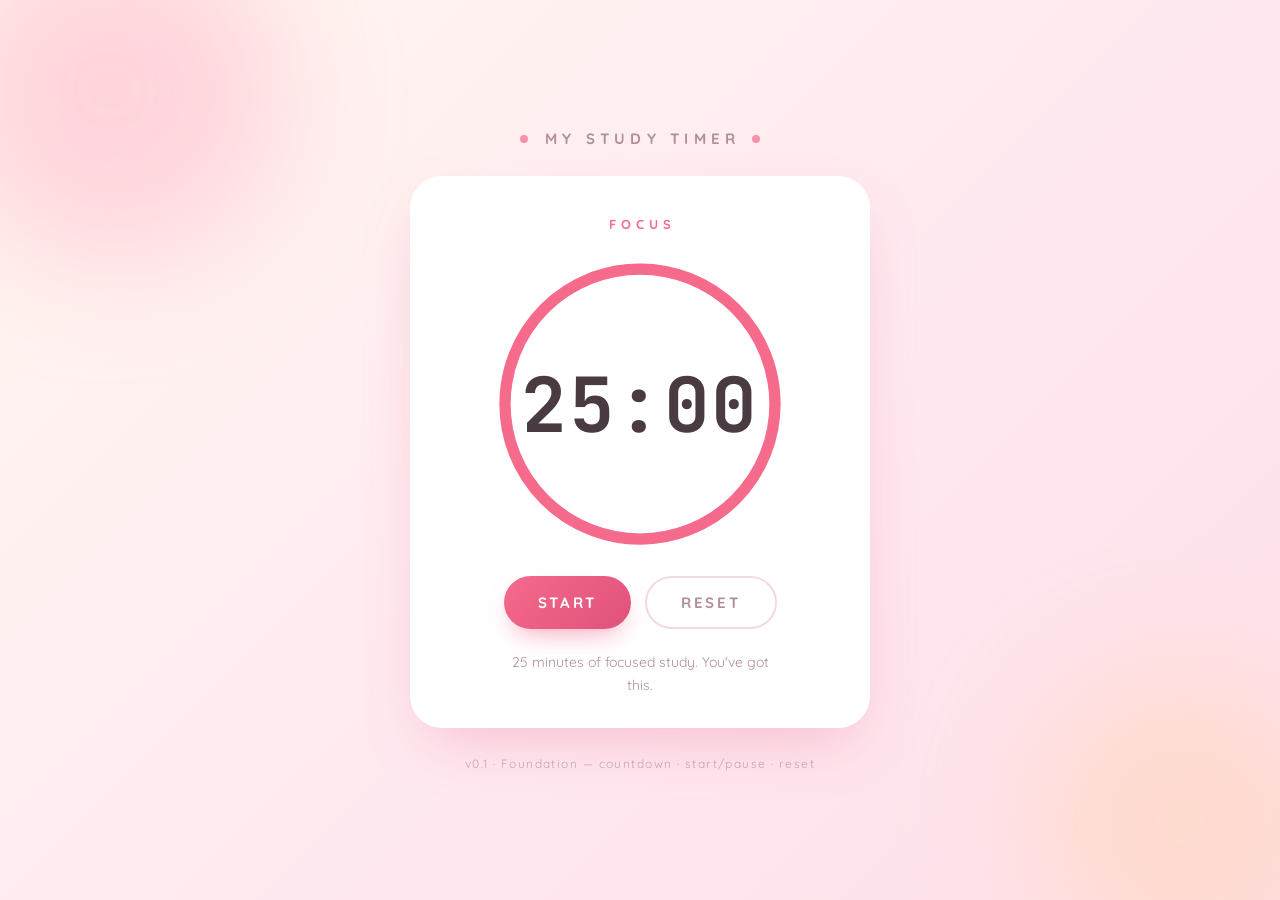
==== index.html @ 55001efd "V0.1 — Foundation: beautiful 25-minute focus timer - Start/Pause/Resume/Reset with circular SVG prog" ====
<!DOCTYPE html>
<html lang="en">
<head>
  <meta charset="UTF-8" />
  <meta name="viewport" content="width=device-width, initial-scale=1.0" />
  <title>My Study Timer</title>
  <meta name="description" content="MY STUDY TIMER — a beautiful Pomodoro study timer. V0.1: a working 25-minute focus timer." />
  <meta name="theme-color" content="#ffe9f0" />
  <link rel="icon" href="data:image/svg+xml,<svg xmlns='http://www.w3.org/2000/svg' viewBox='0 0 100 100'><text y='.9em' font-size='90'>🍅</text></svg>" />
  <link rel="preconnect" href="https://fonts.googleapis.com" />
  <link rel="preconnect" href="https://fonts.gstatic.com" crossorigin />
  <link href="https://fonts.googleapis.com/css2?family=JetBrains+Mono:wght@600;700&family=Quicksand:wght@500;600;700&display=swap" rel="stylesheet" />
  <link rel="stylesheet" href="style.css" />
</head>
<body>
  <!-- Soft floating background decoration (pure CSS, see .blob rules) -->
  <div class="blob blob-a" aria-hidden="true"></div>
  <div class="blob blob-b" aria-hidden="true"></div>

  <main class="app">
    <header class="brand">
      <span class="brand-dot" aria-hidden="true"></span>
      <h1>MY STUDY TIMER</h1>
      <span class="brand-dot" aria-hidden="true"></span>
    </header>

    <section class="timer-card" aria-label="Focus timer">
      <p class="mode-label" id="mode-label">FOCUS</p>

      <div class="timer-visual">
        <svg class="progress-ring" viewBox="0 0 320 320" role="img" aria-label="Time remaining progress">
          <circle class="ring-track" cx="160" cy="160" r="144" />
          <circle class="ring-progress" id="ring-progress" cx="160" cy="160" r="144" />
        </svg>
        <div class="time-display" id="time-display">25:00</div>
      </div>

      <div class="controls">
        <button class="btn btn-primary" id="start-btn" type="button">START</button>
        <button class="btn btn-ghost" id="reset-btn" type="button">RESET</button>
      </div>

      <p class="hint" id="hint">25 minutes of focused study. You've got this.</p>
    </section>

    <footer class="footer">
      <p>v0.1 · Foundation — countdown · start/pause · reset</p>
    </footer>
  </main>

  <script src="script.js"></script>
</body>
</html>
---- style.css ----
/* ============================================================
   MY STUDY TIMER — style.css
   V0.1 · Foundation (Sakura-inspired default theme)
   ------------------------------------------------------------
   All theme colors live in CSS variables at the top, so
   Phase 3 (Themes / Custom colors) can swap palettes without
   touching any layout rules below.
   ============================================================ */

:root {
  /* Sakura palette */
  --bg-gradient: linear-gradient(135deg, #fff7f0 0%, #ffe9f0 55%, #ffdfe9 100%);
  --card: #ffffff;
  --primary: #f66a8c;
  --primary-deep: #e0517a;
  --primary-soft: #ffe3ec;
  --text: #4a3b42;
  --muted: #b08e9b;
  --ring-track: #ffe3ec;
  --ring-progress: #f66a8c;
  --shadow: 0 24px 60px -18px rgba(230, 100, 140, 0.35);
  --blob-1: rgba(255, 154, 183, 0.35);
  --blob-2: rgba(255, 209, 168, 0.4);

  /* Typography — monospace clock digits so numbers never jump around */
  --font-ui: "Quicksand", "Nunito", system-ui, sans-serif;
  --font-clock: "JetBrains Mono", ui-monospace, "SF Mono", monospace;

  --radius-card: 32px;
  --radius-btn: 999px;
}

* { margin: 0; padding: 0; box-sizing: border-box; }

html, body { min-height: 100%; }

body {
  font-family: var(--font-ui);
  background: var(--bg-gradient);
  background-attachment: fixed;
  color: var(--text);
  display: flex;
  align-items: center;
  justify-content: center;
  min-height: 100vh;
  padding: 24px;
  overflow-x: hidden;
}

/* ---------- Floating background blobs ---------- */
.blob {
  position: fixed;
  border-radius: 50%;
  filter: blur(60px);
  z-index: 0;
  animation: drift 14s ease-in-out infinite alternate;
}
.blob-a { width: 340px; height: 340px; background: var(--blob-1); top: -80px; left: -60px; }
.blob-b { width: 300px; height: 300px; background: var(--blob-2); bottom: -70px; right: -50px; animation-delay: -7s; }

@keyframes drift {
  from { transform: translate3d(0, 0, 0) scale(1); }
  to   { transform: translate3d(30px, 24px, 0) scale(1.08); }
}

/* ---------- Layout ---------- */
.app {
  position: relative;
  z-index: 1;
  width: 100%;
  max-width: 460px;
  display: flex;
  flex-direction: column;
  align-items: center;
  gap: 28px;
}

/* ---------- Brand ---------- */
.brand {
  display: flex;
  align-items: center;
  gap: 12px;
}
.brand h1 {
  font-size: 15px;
  font-weight: 700;
  letter-spacing: 0.35em;
  padding-left: 0.35em; /* optical centering vs. letter-spacing */
  color: var(--muted);
}
.brand-dot {
  width: 8px;
  height: 8px;
  border-radius: 50%;
  background: var(--primary);
  opacity: 0.7;
}

/* ---------- Timer card ---------- */
.timer-card {
  width: 100%;
  background: var(--card);
  border-radius: var(--radius-card);
  box-shadow: var(--shadow);
  padding: 40px 36px 32px;
  display: flex;
  flex-direction: column;
  align-items: center;
  gap: 22px;
  text-align: center;
}

.mode-label {
  font-size: 13px;
  font-weight: 700;
  letter-spacing: 0.4em;
  padding-left: 0.4em;
  color: var(--primary);
}

/* ---------- Progress ring + digits ---------- */
.timer-visual {
  position: relative;
  width: min(76vw, 300px);
  aspect-ratio: 1;
  display: grid;
  place-items: center;
}

.progress-ring {
  position: absolute;
  inset: 0;
  width: 100%;
  height: 100%;
  transform: rotate(-90deg);
}
.progress-ring circle {
  fill: none;
  stroke-width: 12;
}
.ring-track { stroke: var(--ring-track); }
.ring-progress {
  stroke: var(--ring-progress);
  stroke-linecap: round;
  transition: stroke-dashoffset 0.25s linear;
}

.time-display {
  font-family: var(--font-clock);
  font-size: clamp(56px, 17vw, 76px);
  font-weight: 700;
  color: var(--text);
  font-variant-numeric: tabular-nums;
  letter-spacing: 0.02em;
}

/* ---------- Controls ---------- */
.controls {
  display: flex;
  gap: 14px;
}

.btn {
  font-family: var(--font-ui);
  font-size: 15px;
  font-weight: 700;
  letter-spacing: 0.18em;
  border: none;
  border-radius: var(--radius-btn);
  padding: 15px 34px;
  cursor: pointer;
  transition: transform 0.15s ease, box-shadow 0.2s ease, background 0.2s ease,
    color 0.2s ease, border-color 0.2s ease;
}
.btn:active { transform: scale(0.96); }
.btn:focus-visible { outline: 3px solid var(--primary-soft); outline-offset: 2px; }

.btn-primary {
  color: #fff;
  background: linear-gradient(135deg, var(--primary), var(--primary-deep));
  box-shadow: 0 12px 26px -10px rgba(240, 90, 130, 0.6);
}
.btn-primary:hover {
  transform: translateY(-2px);
  box-shadow: 0 16px 30px -10px rgba(240, 90, 130, 0.7);
}

.btn-ghost {
  color: var(--muted);
  background: transparent;
  border: 2px solid #f3d9e0;
}
.btn-ghost:hover { color: var(--primary-deep); border-color: var(--primary); }

/* ---------- Hints & footer ---------- */
.hint {
  font-size: 14px;
  color: var(--muted);
  line-height: 1.6;
  max-width: 34ch;
}

.footer p {
  font-size: 12px;
  letter-spacing: 0.12em;
  color: var(--muted);
  opacity: 0.75;
}

/* ---------- Completed state (breaks arrive in Phase 2) ---------- */
.timer-card.done { animation: celebrate 0.6s ease; }
.timer-card.done .time-display { color: var(--primary-deep); }

@keyframes celebrate {
  0%   { transform: scale(1); }
  40%  { transform: scale(1.02); }
  100% { transform: scale(1); }
}

/* ---------- Responsive & motion preferences ---------- */
@media (max-width: 420px) {
  .timer-card { padding: 32px 22px 26px; }
  .btn { padding: 14px 26px; }
}

@media (prefers-reduced-motion: reduce) {
  .blob { animation: none; }
  .ring-progress { transition: none; }
  .timer-card.done { animation: none; }
}
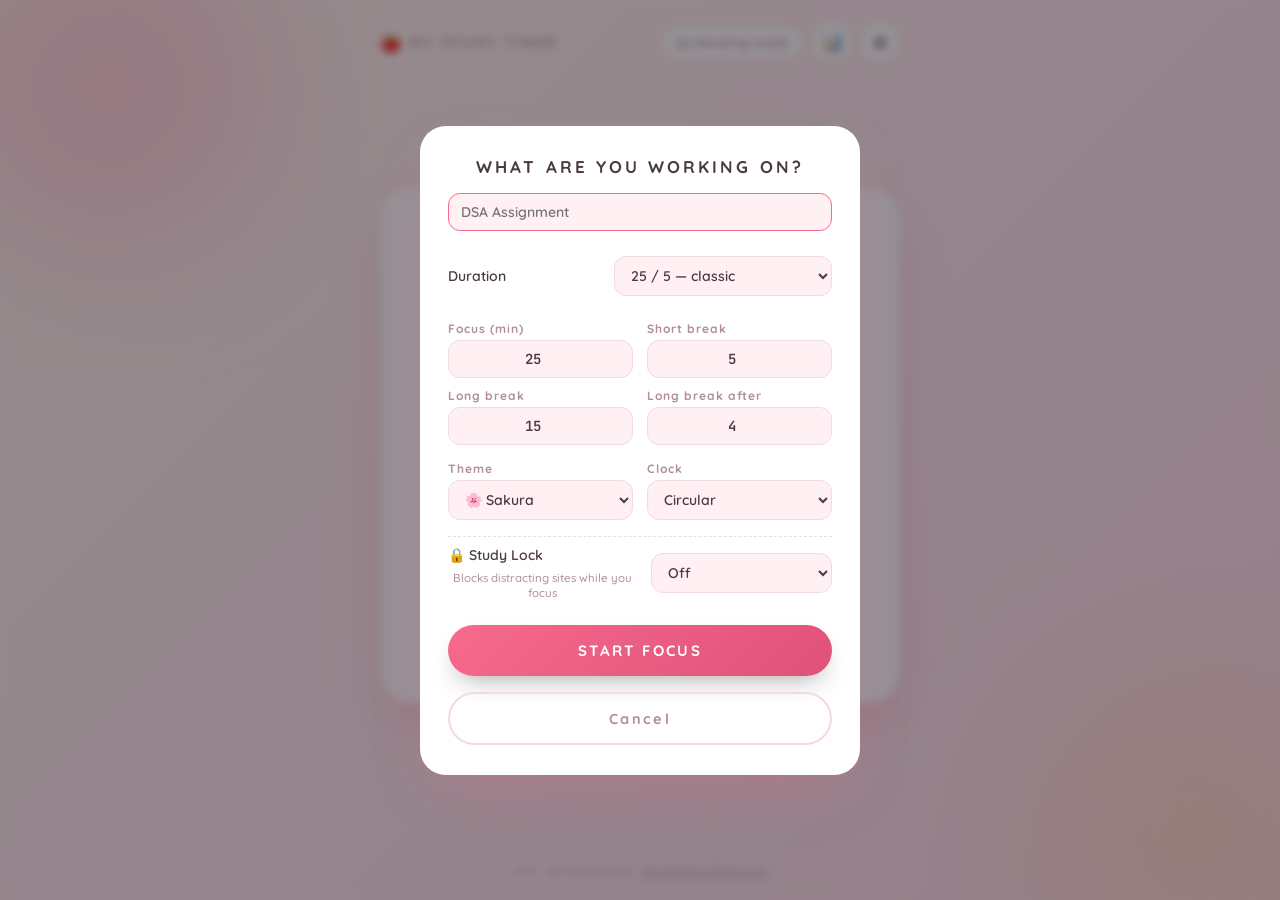
==== commit ebe555ec: "V1.0 — all 10 phases: full Pomodoro app + Study Lock extension Web app (root): - Real Pomodoro: focu" ====
--- a/index.html
+++ b/index.html
@@ -1,33 +1,45 @@
 <!DOCTYPE html>
-<html lang="en">
+<html lang="en" data-theme="sakura" data-font="quicksand" data-clockfont="jetbrains" data-clock="circular" data-animations="on" data-lock="off">
 <head>
   <meta charset="UTF-8" />
   <meta name="viewport" content="width=device-width, initial-scale=1.0" />
   <title>My Study Timer</title>
-  <meta name="description" content="MY STUDY TIMER — a beautiful Pomodoro study timer. V0.1: a working 25-minute focus timer." />
+  <meta name="description" content="MY STUDY TIMER — a Pomodoro study timer with themes, sounds, a focus monitor and a study lock." />
   <meta name="theme-color" content="#ffe9f0" />
-  <link rel="icon" href="data:image/svg+xml,<svg xmlns='http://www.w3.org/2000/svg' viewBox='0 0 100 100'><text y='.9em' font-size='90'>🍅</text></svg>" />
+  <link rel="icon" type="image/svg+xml" href="assets/icons/favicon.svg" />
+  <link rel="apple-touch-icon" href="assets/icons/icon-180.png" />
+  <link rel="manifest" href="manifest.json" />
   <link rel="preconnect" href="https://fonts.googleapis.com" />
   <link rel="preconnect" href="https://fonts.gstatic.com" crossorigin />
-  <link href="https://fonts.googleapis.com/css2?family=JetBrains+Mono:wght@600;700&family=Quicksand:wght@500;600;700&display=swap" rel="stylesheet" />
-  <link rel="stylesheet" href="style.css" />
+  <link href="https://fonts.googleapis.com/css2?family=DM+Sans:wght@500;700&family=Inter:wght@500;600;700&family=JetBrains+Mono:wght@600;700&family=Nunito:wght@600;700;800&family=Poppins:wght@500;600;700&family=Quicksand:wght@500;600;700&family=Space+Mono:wght@700&display=swap" rel="stylesheet" />
+  <link rel="stylesheet" href="css/themes.css" />
+  <link rel="stylesheet" href="css/main.css" />
+  <link rel="stylesheet" href="css/components.css" />
 </head>
 <body>
-  <!-- Soft floating background decoration (pure CSS, see .blob rules) -->
   <div class="blob blob-a" aria-hidden="true"></div>
   <div class="blob blob-b" aria-hidden="true"></div>
 
-  <main class="app">
-    <header class="brand">
-      <span class="brand-dot" aria-hidden="true"></span>
-      <h1>MY STUDY TIMER</h1>
-      <span class="brand-dot" aria-hidden="true"></span>
-    </header>
+  <!-- Soft inactivity reminder (Phase 6) -->
+  <div class="reminder-banner" id="reminder-banner" role="status" hidden></div>
 
-    <section class="timer-card" aria-label="Focus timer">
-      <p class="mode-label" id="mode-label">FOCUS</p>
+  <header class="topbar container">
+    <div class="brand"><span class="logo">🍅</span> MY STUDY TIMER</div>
+    <nav class="topbar-actions" aria-label="App actions">
+      <button class="chip" id="reading-btn" aria-pressed="false" title="Less aggressive inactivity monitoring (Phase 6)">📖 Reading mode</button>
+      <button class="icon-btn" id="stats-btn" aria-label="Open statistics" title="Statistics (Phase 9)">📊</button>
+      <a class="icon-btn" href="settings.html" aria-label="Open settings" title="Settings (Phase 5)">⚙️</a>
+    </nav>
+  </header>
 
-      <div class="timer-visual">
+  <main class="container app">
+    <section class="timer-card" id="timer-card" aria-label="Study timer">
+      <div class="phase-row">
+        <p class="mode-label" id="mode-label">FOCUS</p>
+        <div class="session-dots" id="session-dots" aria-label="Focus sessions completed in this cycle"></div>
+      </div>
+
+      <div class="timer-visual" id="timer-visual">
         <svg class="progress-ring" viewBox="0 0 320 320" role="img" aria-label="Time remaining progress">
           <circle class="ring-track" cx="160" cy="160" r="144" />
           <circle class="ring-progress" id="ring-progress" cx="160" cy="160" r="144" />
@@ -35,19 +47,150 @@
         <div class="time-display" id="time-display">25:00</div>
       </div>
 
+      <div class="flip-clock" id="flip-clock" aria-hidden="true"></div>
+
+      <div class="bar-clock" id="bar-clock" aria-hidden="true">
+        <div class="bar-track"><div class="bar-fill" id="bar-fill"></div></div>
+      </div>
+
+      <p class="task-line" id="task-line" hidden></p>
+
       <div class="controls">
         <button class="btn btn-primary" id="start-btn" type="button">START</button>
         <button class="btn btn-ghost" id="reset-btn" type="button">RESET</button>
+        <button class="btn btn-ghost" id="skip-btn" type="button">SKIP</button>
       </div>
 
-      <p class="hint" id="hint">25 minutes of focused study. You've got this.</p>
+      <p class="hint" id="hint">Press START and tell the timer what you're working on.</p>
+
+      <div class="lock-badge" id="lock-badge" hidden>🔒 STUDY LOCK ACTIVE</div>
     </section>
-
-    <footer class="footer">
-      <p>v0.1 · Foundation — countdown · start/pause · reset</p>
-    </footer>
   </main>
 
-  <script src="script.js"></script>
+  <footer class="footer container">
+    <p>v1.0 · all 10 phases · <button type="button" id="shortcuts-btn">keyboard shortcuts</button></p>
+  </footer>
+
+  <!-- ===== Session setup ("I am studying…" mode) ===== -->
+  <div class="modal-overlay" id="setup-modal" hidden>
+    <div class="modal" role="dialog" aria-modal="true" aria-labelledby="setup-title">
+      <h2 id="setup-title">WHAT ARE YOU WORKING ON?</h2>
+      <input type="text" id="setup-task" placeholder="DSA Assignment" maxlength="60" autocomplete="off" />
+
+      <div class="field-row">
+        <div class="field-stack">
+          <label for="setup-preset">Duration</label>
+        </div>
+        <select id="setup-preset">
+          <option value="25/5" selected>25 / 5 — classic</option>
+          <option value="50/10">50 / 10 — deep study</option>
+          <option value="45/15">45 / 15 — lecture / coding</option>
+          <option value="90/20">90 / 20 — deep work</option>
+          <option value="custom">Custom…</option>
+        </select>
+      </div>
+
+      <div class="grid2" id="setup-custom" hidden>
+        <div class="field-stack"><label for="setup-focus">Focus (min)</label><input type="number" id="setup-focus" min="1" max="180" value="25" /></div>
+        <div class="field-stack"><label for="setup-short">Short break</label><input type="number" id="setup-short" min="1" max="60" value="5" /></div>
+        <div class="field-stack"><label for="setup-long">Long break</label><input type="number" id="setup-long" min="1" max="90" value="15" /></div>
+        <div class="field-stack"><label for="setup-cycle">Long break after</label><input type="number" id="setup-cycle" min="2" max="12" value="4" /></div>
+      </div>
+
+      <div class="grid2">
+        <div class="field-stack">
+          <label for="setup-theme">Theme</label>
+          <select id="setup-theme"></select>
+        </div>
+        <div class="field-stack">
+          <label for="setup-clock">Clock</label>
+          <select id="setup-clock">
+            <option value="circular" selected>Circular</option>
+            <option value="digital">Digital</option>
+            <option value="minimal">Minimal</option>
+            <option value="flip">Flip</option>
+            <option value="bar">Progress bar</option>
+            <option value="large">Large fullscreen</option>
+          </select>
+        </div>
+      </div>
+
+      <div class="field-row">
+        <div class="field-stack">
+          <label for="setup-lock">🔒 Study Lock</label>
+          <span class="desc">Blocks distracting sites while you focus</span>
+        </div>
+        <select id="setup-lock">
+          <option value="off" selected>Off</option>
+          <option value="gentle">Gentle — warn me</option>
+          <option value="strict">Strict — redirect me</option>
+          <option value="hardcore">Hardcore — no escape</option>
+        </select>
+      </div>
+
+      <button class="btn btn-primary btn-lg" id="setup-start" type="button">START FOCUS</button>
+      <button class="btn btn-ghost" id="setup-cancel" type="button">Cancel</button>
+    </div>
+  </div>
+
+  <!-- ===== Session summary ===== -->
+  <div class="modal-overlay" id="summary-modal" hidden>
+    <div class="modal" role="dialog" aria-modal="true" aria-labelledby="summary-title">
+      <div class="summary-check" id="summary-check">🎉</div>
+      <h2 id="summary-title">SESSION COMPLETE</h2>
+      <p class="summary-task" id="summary-task">DSA Assignment</p>
+      <div class="summary-rows" id="summary-rows"></div>
+      <button class="btn btn-primary btn-lg" id="summary-break-btn" type="button">START BREAK</button>
+      <button class="btn btn-ghost" id="summary-close" type="button">Close</button>
+    </div>
+  </div>
+
+  <!-- ===== Keyboard shortcuts (Phase 10) ===== -->
+  <div class="modal-overlay" id="help-modal" hidden>
+    <div class="modal" role="dialog" aria-modal="true" aria-labelledby="help-title">
+      <h2 id="help-title">KEYBOARD SHORTCUTS</h2>
+      <div class="keys-grid">
+        <kbd>Space</kbd><span>Start / pause</span>
+        <kbd>R</kbd><span>Reset</span>
+        <kbd>S</kbd><span>Skip phase</span>
+        <kbd>F</kbd><span>Fullscreen timer</span>
+        <kbd>M</kbd><span>Toggle reading mode</span>
+        <kbd>?</kbd><span>Show this help</span>
+        <kbd>Esc</kbd><span>Close dialogs</span>
+      </div>
+      <button class="btn btn-primary" id="help-close" type="button">Got it</button>
+    </div>
+  </div>
+
+  <!-- ===== Stats drawer (Phase 9) ===== -->
+  <aside class="drawer" id="stats-drawer" aria-label="Statistics" hidden>
+    <div class="drawer-head">
+      <h2>STATISTICS</h2>
+      <button class="icon-btn" id="stats-close" aria-label="Close statistics">✕</button>
+    </div>
+    <div class="stat-block">
+      <h3>TODAY</h3>
+      <div class="stat-grid" id="stats-today"></div>
+    </div>
+    <div class="stat-block">
+      <h3>THIS WEEK</h3>
+      <div class="week-chart" id="stats-week"></div>
+    </div>
+    <div class="stat-block">
+      <h3>RECENT SESSIONS</h3>
+      <div class="history-list" id="stats-history"></div>
+    </div>
+  </aside>
+
+  <div class="toast" id="toast" hidden></div>
+
+  <!-- Classic scripts (not modules) so the app also works from file:// -->
+  <script src="js/storage.js"></script>
+  <script src="js/themes.js"></script>
+  <script src="js/sounds.js"></script>
+  <script src="js/activity.js"></script>
+  <script src="js/stats.js"></script>
+  <script src="js/timer.js"></script>
+  <script src="js/app.js"></script>
 </body>
 </html>
--- a/css/themes.css
+++ b/css/themes.css
@@ -0,0 +1,277 @@
+/* ============================================================
+   MY STUDY TIMER — themes.css
+   Phase 3 (Personality): preset palettes live on [data-theme].
+   Custom themes (Phase 5) inject the same variables inline on
+   <html>, so nothing here needs to know about them.
+   Dark presets override the blob + shadow colors too.
+   ============================================================ */
+
+/* ---------- 🌸 Sakura (default) ---------- */
+:root,
+[data-theme="sakura"] {
+  --bg-gradient: linear-gradient(135deg, #fff7f0 0%, #ffe9f0 55%, #ffdfe9 100%);
+  --card: #ffffff;
+  --primary: #f66a8c;
+  --primary-deep: #e0517a;
+  --primary-soft: #ffe3ec;
+  --secondary: #d4729a;
+  --text: #4a3b42;
+  --muted: #b08e9b;
+  --ring-track: #ffe3ec;
+  --ring-progress: #f66a8c;
+  --ring-break: #62b98c;
+  --timer-color: #4a3b42;
+  --btn-gradient: linear-gradient(135deg, #f66a8c, #e0517a);
+  --shadow: 0 24px 60px -18px rgba(230, 100, 140, 0.35);
+  --blob-1: rgba(255, 154, 183, 0.35);
+  --blob-2: rgba(255, 209, 168, 0.4);
+  --banner-bg: #fff0f4;
+  --border-soft: #f3d9e0;
+}
+
+/* ---------- 🌿 Matcha ---------- */
+[data-theme="matcha"] {
+  --bg-gradient: linear-gradient(135deg, #f6f8f0 0%, #e9f0e0 55%, #dfe9d2 100%);
+  --card: #fdfefa;
+  --primary: #7a9d54;
+  --primary-deep: #63823f;
+  --primary-soft: #e4eed7;
+  --secondary: #7d8f5e;
+  --text: #3c4433;
+  --muted: #93a184;
+  --ring-track: #e4eed7;
+  --ring-progress: #7a9d54;
+  --ring-break: #c98a4b;
+  --timer-color: #3c4433;
+  --btn-gradient: linear-gradient(135deg, #7a9d54, #63823f);
+  --shadow: 0 24px 60px -18px rgba(110, 140, 80, 0.35);
+  --blob-1: rgba(165, 196, 120, 0.35);
+  --blob-2: rgba(240, 214, 160, 0.4);
+  --banner-bg: #eef4e4;
+  --border-soft: #d9e4c8;
+}
+
+/* ---------- 🌊 Ocean ---------- */
+[data-theme="ocean"] {
+  --bg-gradient: linear-gradient(135deg, #eaf5fb 0%, #d9edf9 55%, #c9e4f6 100%);
+  --card: #fdfeff;
+  --primary: #2f9dd0;
+  --primary-deep: #2180ae;
+  --primary-soft: #d8ecf9;
+  --secondary: #4d7fa8;
+  --text: #2c3e4a;
+  --muted: #8aa7b8;
+  --ring-track: #d8ecf9;
+  --ring-progress: #2f9dd0;
+  --ring-break: #e0a050;
+  --timer-color: #2c3e4a;
+  --btn-gradient: linear-gradient(135deg, #2f9dd0, #2180ae);
+  --shadow: 0 24px 60px -18px rgba(47, 130, 180, 0.35);
+  --blob-1: rgba(120, 190, 230, 0.4);
+  --blob-2: rgba(160, 220, 240, 0.45);
+  --banner-bg: #e6f3fa;
+  --border-soft: #c8e2f0;
+}
+
+/* ---------- 💜 Lavender ---------- */
+[data-theme="lavender"] {
+  --bg-gradient: linear-gradient(135deg, #f5f1fc 0%, #ece4fa 55%, #e2d8f8 100%);
+  --card: #fefeff;
+  --primary: #8b6fd8;
+  --primary-deep: #7157bd;
+  --primary-soft: #e9e2fa;
+  --secondary: #9b7fd0;
+  --text: #403a52;
+  --muted: #a394c2;
+  --ring-track: #e9e2fa;
+  --ring-progress: #8b6fd8;
+  --ring-break: #5fb898;
+  --timer-color: #403a52;
+  --btn-gradient: linear-gradient(135deg, #8b6fd8, #7157bd);
+  --shadow: 0 24px 60px -18px rgba(130, 100, 200, 0.35);
+  --blob-1: rgba(180, 150, 235, 0.4);
+  --blob-2: rgba(230, 180, 235, 0.4);
+  --banner-bg: #f0eafc;
+  --border-soft: #dcd0f0;
+}
+
+/* ---------- ☕ Café ---------- */
+[data-theme="cafe"] {
+  --bg-gradient: linear-gradient(135deg, #f7f1e8 0%, #f0e5d5 55%, #e8d9c3 100%);
+  --card: #fffdf9;
+  --primary: #9a6b4f;
+  --primary-deep: #7d5239;
+  --primary-soft: #ecdfd0;
+  --secondary: #a57b5c;
+  --text: #46362a;
+  --muted: #ab9482;
+  --ring-track: #ecdfd0;
+  --ring-progress: #9a6b4f;
+  --ring-break: #6e8f5a;
+  --timer-color: #46362a;
+  --btn-gradient: linear-gradient(135deg, #9a6b4f, #7d5239);
+  --shadow: 0 24px 60px -18px rgba(140, 100, 70, 0.35);
+  --blob-1: rgba(200, 160, 120, 0.4);
+  --blob-2: rgba(225, 195, 150, 0.45);
+  --banner-bg: #f3ebdf;
+  --border-soft: #e2d2bd;
+}
+
+/* ---------- 🌙 Midnight (dark) ---------- */
+[data-theme="midnight"] {
+  --bg-gradient: linear-gradient(135deg, #171d31 0%, #1c2340 55%, #232b4d 100%);
+  --card: #272f52;
+  --primary: #8f7bff;
+  --primary-deep: #6f58e8;
+  --primary-soft: #3a3f6e;
+  --secondary: #b3a1ff;
+  --text: #e9eaf8;
+  --muted: #9aa0c8;
+  --ring-track: #3a3f6e;
+  --ring-progress: #8f7bff;
+  --ring-break: #5fd0a0;
+  --timer-color: #f2f2ff;
+  --btn-gradient: linear-gradient(135deg, #8f7bff, #6f58e8);
+  --shadow: 0 24px 60px -18px rgba(0, 0, 0, 0.55);
+  --blob-1: rgba(120, 100, 255, 0.22);
+  --blob-2: rgba(80, 200, 255, 0.14);
+  --banner-bg: #2f3760;
+  --border-soft: #3d4577;
+}
+
+/* ---------- 🌅 Sunset ---------- */
+[data-theme="sunset"] {
+  --bg-gradient: linear-gradient(135deg, #fff4ea 0%, #ffe7d4 55%, #ffd8c2 100%);
+  --card: #fffdfb;
+  --primary: #f2795c;
+  --primary-deep: #d95f42;
+  --primary-soft: #ffe3d6;
+  --secondary: #d97a8e;
+  --text: #4d3730;
+  --muted: #b89586;
+  --ring-track: #ffe3d6;
+  --ring-progress: #f2795c;
+  --ring-break: #7fb069;
+  --timer-color: #4d3730;
+  --btn-gradient: linear-gradient(135deg, #f2795c, #d95f42);
+  --shadow: 0 24px 60px -18px rgba(230, 110, 80, 0.35);
+  --blob-1: rgba(255, 160, 120, 0.4);
+  --blob-2: rgba(255, 200, 120, 0.45);
+  --banner-bg: #fff0e6;
+  --border-soft: #f2d4c2;
+}
+
+/* ---------- 🌲 Forest ---------- */
+[data-theme="forest"] {
+  --bg-gradient: linear-gradient(135deg, #f2f6ef 0%, #e5ede0 55%, #d8e4d0 100%);
+  --card: #fcfefb;
+  --primary: #3e7d54;
+  --primary-deep: #2f6442;
+  --primary-soft: #dbe9dc;
+  --secondary: #6b8f5e;
+  --text: #2f3b30;
+  --muted: #8ba08c;
+  --ring-track: #dbe9dc;
+  --ring-progress: #3e7d54;
+  --ring-break: #d0913f;
+  --timer-color: #2f3b30;
+  --btn-gradient: linear-gradient(135deg, #3e7d54, #2f6442);
+  --shadow: 0 24px 60px -18px rgba(60, 110, 75, 0.35);
+  --blob-1: rgba(120, 175, 130, 0.35);
+  --blob-2: rgba(200, 220, 150, 0.4);
+  --banner-bg: #eaf3e8;
+  --border-soft: #cfe0cd;
+}
+
+/* ---------- 🍓 Strawberry ---------- */
+[data-theme="strawberry"] {
+  --bg-gradient: linear-gradient(135deg, #fff1f2 0%, #ffe4e8 55%, #ffd6dc 100%);
+  --card: #fffcfd;
+  --primary: #e64560;
+  --primary-deep: #c72e49;
+  --primary-soft: #ffdadf;
+  --secondary: #d95775;
+  --text: #4d2f35;
+  --muted: #bb8a93;
+  --ring-track: #ffdadf;
+  --ring-progress: #e64560;
+  --ring-break: #58b378;
+  --timer-color: #4d2f35;
+  --btn-gradient: linear-gradient(135deg, #e64560, #c72e49);
+  --shadow: 0 24px 60px -18px rgba(220, 70, 95, 0.35);
+  --blob-1: rgba(255, 130, 150, 0.4);
+  --blob-2: rgba(255, 190, 130, 0.4);
+  --banner-bg: #ffeaec;
+  --border-soft: #f5c8cf;
+}
+
+/* ---------- 🧊 Arctic ---------- */
+[data-theme="arctic"] {
+  --bg-gradient: linear-gradient(135deg, #f2f9fc 0%, #e6f3f9 55%, #daedf6 100%);
+  --card: #ffffff;
+  --primary: #4aa3c7;
+  --primary-deep: #3786a8;
+  --primary-soft: #dcedf6;
+  --secondary: #6f9fc0;
+  --text: #2e3d46;
+  --muted: #8fa9b8;
+  --ring-track: #dcedf6;
+  --ring-progress: #4aa3c7;
+  --ring-break: #7fb6a0;
+  --timer-color: #2e3d46;
+  --btn-gradient: linear-gradient(135deg, #4aa3c7, #3786a8);
+  --shadow: 0 24px 60px -18px rgba(70, 140, 175, 0.32);
+  --blob-1: rgba(150, 210, 235, 0.45);
+  --blob-2: rgba(200, 235, 250, 0.5);
+  --banner-bg: #e9f4f9;
+  --border-soft: #cfe4ef;
+}
+
+/* ---------- 🖥️ Cyber (dark neon) ---------- */
+[data-theme="cyber"] {
+  --bg-gradient: linear-gradient(135deg, #0a0e14 0%, #0c1120 55%, #101733 100%);
+  --card: #131a2b;
+  --primary: #00e5ff;
+  --primary-deep: #00b8d4;
+  --primary-soft: #16283a;
+  --secondary: #ff2bd6;
+  --text: #e6faff;
+  --muted: #5f7f95;
+  --ring-track: #16283a;
+  --ring-progress: #00e5ff;
+  --ring-break: #b6ff00;
+  --timer-color: #ffffff;
+  --btn-gradient: linear-gradient(135deg, #00e5ff, #b626ff);
+  --shadow: 0 24px 60px -12px rgba(0, 229, 255, 0.22);
+  --blob-1: rgba(0, 229, 255, 0.16);
+  --blob-2: rgba(255, 43, 214, 0.14);
+  --banner-bg: #10233a;
+  --border-soft: #1e3a52;
+}
+
+/* ---------- Fonts (Phase 3: custom fonts) ---------- */
+:root,
+[data-font="quicksand"] { --font-ui: "Quicksand", "Nunito", system-ui, sans-serif; }
+[data-font="nunito"]    { --font-ui: "Nunito", "Quicksand", system-ui, sans-serif; }
+[data-font="inter"]     { --font-ui: "Inter", system-ui, sans-serif; }
+[data-font="poppins"]   { --font-ui: "Poppins", system-ui, sans-serif; }
+[data-font="dmsans"]    { --font-ui: "DM Sans", system-ui, sans-serif; }
+
+:root,
+[data-clockfont="jetbrains"] { --font-clock: "JetBrains Mono", ui-monospace, monospace; }
+[data-clockfont="spacemono"]  { --font-clock: "Space Mono", ui-monospace, monospace; }
+
+/* ---------- Animations off (Phase 10 accessibility) ---------- */
+[data-animations="off"] *,
+[data-animations="off"] *::before,
+[data-animations="off"] *::after {
+  animation: none !important;
+  transition: none !important;
+}
+
+@media (prefers-reduced-motion: reduce) {
+  *, *::before, *::after {
+    animation-duration: 0.01ms !important;
+    transition-duration: 0.01ms !important;
+  }
+}
--- a/css/main.css
+++ b/css/main.css
@@ -0,0 +1,265 @@
+/* ============================================================
+   MY STUDY TIMER — main.css
+   Layout, timer card, all clock styles (circular / digital /
+   minimal / flip / bar / large-fullscreen), reminder banner,
+   stats drawer, modals, responsive rules.
+   Component-level pieces (buttons, inputs, toggles…) live in
+   components.css; palettes live in themes.css.
+   ============================================================ */
+
+* { margin: 0; padding: 0; box-sizing: border-box; }
+
+html, body { min-height: 100%; }
+
+body {
+  font-family: var(--font-ui);
+  background: var(--bg-gradient);
+  background-attachment: fixed;
+  color: var(--text);
+  min-height: 100vh;
+  display: flex;
+  flex-direction: column;
+  overflow-x: hidden;
+}
+
+.container { width: 100%; max-width: 560px; margin: 0 auto; padding: 0 20px; }
+
+/* ---------- Background blobs ---------- */
+.blob {
+  position: fixed; border-radius: 50%; filter: blur(70px);
+  z-index: 0; animation: drift 16s ease-in-out infinite alternate;
+}
+.blob-a { width: 340px; height: 340px; background: var(--blob-1); top: -90px; left: -70px; }
+.blob-b { width: 300px; height: 300px; background: var(--blob-2); bottom: -80px; right: -60px; animation-delay: -8s; }
+
+@keyframes drift {
+  from { transform: translate3d(0, 0, 0) scale(1); }
+  to   { transform: translate3d(34px, 26px, 0) scale(1.08); }
+}
+
+/* ---------- Top bar ---------- */
+.topbar {
+  position: relative; z-index: 2;
+  display: flex; align-items: center; justify-content: space-between;
+  padding-top: 22px; padding-bottom: 10px;
+}
+.brand { display: flex; align-items: center; gap: 9px; font-weight: 700; letter-spacing: 0.22em; font-size: 13px; color: var(--muted); }
+.brand .logo { font-size: 17px; letter-spacing: 0; }
+.topbar-actions { display: flex; align-items: center; gap: 8px; }
+
+.icon-btn {
+  width: 40px; height: 40px; border-radius: 14px; border: 1px solid var(--border-soft);
+  background: var(--card); cursor: pointer; font-size: 17px;
+  display: grid; place-items: center; color: var(--text); text-decoration: none;
+  transition: transform 0.15s ease, border-color 0.2s ease;
+}
+.icon-btn:hover { transform: translateY(-2px); border-color: var(--primary); }
+
+.chip {
+  border: 1px solid var(--border-soft); background: var(--card); color: var(--muted);
+  font-family: var(--font-ui); font-weight: 700; font-size: 12px; letter-spacing: 0.06em;
+  border-radius: 999px; padding: 9px 14px; cursor: pointer;
+  transition: all 0.2s ease;
+}
+.chip[aria-pressed="true"] { background: var(--primary-soft); color: var(--primary-deep); border-color: var(--primary); }
+.chip[disabled] { opacity: 0.45; cursor: not-allowed; }
+
+/* ---------- App layout ---------- */
+.app { position: relative; z-index: 1; flex: 1; display: flex; flex-direction: column; justify-content: center; padding-bottom: 30px; }
+
+.timer-card {
+  width: 100%;
+  background: var(--card);
+  border-radius: 32px;
+  box-shadow: var(--shadow);
+  padding: 30px 34px 28px;
+  display: flex; flex-direction: column; align-items: center; gap: 18px;
+  text-align: center;
+}
+
+.phase-row { display: flex; align-items: center; gap: 14px; }
+.mode-label { font-size: 13px; font-weight: 700; letter-spacing: 0.38em; padding-left: 0.38em; color: var(--secondary); }
+.mode-label.break { color: var(--ring-break); }
+.mode-label.done { color: var(--primary); }
+
+.session-dots { display: flex; gap: 6px; }
+.session-dots .dot { width: 8px; height: 8px; border-radius: 50%; background: var(--ring-track); transition: background 0.3s ease; }
+.session-dots .dot.filled { background: var(--primary); }
+
+/* ---------- Clock: circular ---------- */
+.timer-visual { position: relative; width: min(72vw, 290px); aspect-ratio: 1; display: grid; place-items: center; }
+.progress-ring { position: absolute; inset: 0; width: 100%; height: 100%; transform: rotate(-90deg); }
+.progress-ring circle { fill: none; stroke-width: 12; }
+.ring-track { stroke: var(--ring-track); }
+.ring-progress { stroke: var(--ring-progress); stroke-linecap: round; transition: stroke-dashoffset 0.25s linear, stroke 0.4s ease; }
+.ring-progress.on-break { stroke: var(--ring-break); }
+
+.time-display {
+  font-family: var(--font-clock);
+  font-size: clamp(52px, 16vw, 72px);
+  font-weight: 700;
+  color: var(--timer-color);
+  font-variant-numeric: tabular-nums;
+  letter-spacing: 0.02em;
+}
+
+/* ---------- Clock style variants ---------- */
+[data-clock="digital"] .progress-ring,
+[data-clock="minimal"] .progress-ring,
+[data-clock="bar"] .progress-ring { display: none; }
+[data-clock="digital"] .time-display { font-size: clamp(72px, 22vw, 108px); }
+[data-clock="minimal"] .time-display { font-size: clamp(40px, 12vw, 58px); color: var(--muted); font-weight: 600; }
+[data-clock="minimal"] .timer-visual { width: auto; aspect-ratio: auto; min-height: 70px; }
+
+.bar-clock { width: 100%; max-width: 300px; display: none; }
+[data-clock="bar"] .bar-clock { display: block; }
+.bar-track { height: 12px; border-radius: 999px; background: var(--ring-track); overflow: hidden; }
+.bar-fill { height: 100%; width: 100%; border-radius: 999px; background: var(--ring-progress); transition: width 0.25s linear; }
+[data-clock="bar"] .timer-visual { width: auto; aspect-ratio: auto; min-height: 70px; }
+
+/* Flip clock */
+.flip-clock { display: none; align-items: center; gap: 6px; }
+[data-clock="flip"] .flip-clock { display: flex; }
+[data-clock="flip"] .timer-visual { display: none; }
+.flip-group { display: flex; gap: 4px; }
+.flip-colon { font-family: var(--font-clock); font-size: clamp(34px, 9vw, 52px); font-weight: 700; color: var(--muted); animation: blink 2s step-end infinite; }
+@keyframes blink { 50% { opacity: 0.25; } }
+.flip-digit {
+  font-family: var(--font-clock); font-weight: 700;
+  font-size: clamp(38px, 10vw, 58px);
+  color: var(--timer-color);
+  background: var(--primary-soft);
+  border-radius: 12px; padding: 8px 10px; min-width: 1.35em; text-align: center;
+  perspective: 300px; font-variant-numeric: tabular-nums;
+}
+.flip-digit.swap { animation: flipdown 0.35s ease; }
+@keyframes flipdown {
+  0% { transform: rotateX(0); }
+  45% { transform: rotateX(-88deg); opacity: 0.55; }
+  100% { transform: rotateX(0); opacity: 1; }
+}
+
+/* Large fullscreen clock */
+.timer-card:fullscreen {
+  background: var(--bg-gradient); border-radius: 0; justify-content: center;
+  padding: 40px; -webkit-backdrop-filter: blur(0);
+}
+.timer-card:fullscreen .time-display { font-size: clamp(90px, 24vw, 300px); }
+.timer-card:fullscreen .timer-visual { width: min(60vw, 560px); }
+.timer-card:fullscreen .controls .btn { font-size: 17px; padding: 16px 40px; }
+[data-clock="large"] .timer-visual { width: min(72vw, 290px); }
+[data-clock="large"] .time-display { font-size: clamp(52px, 16vw, 72px); }
+
+/* ---------- Task line / hint / lock badge ---------- */
+.task-line { font-size: 14px; font-weight: 700; color: var(--muted); max-width: 40ch; overflow: hidden; text-overflow: ellipsis; white-space: nowrap; }
+.task-line .lock-tick { margin-right: 6px; }
+.hint { font-size: 13.5px; color: var(--muted); line-height: 1.6; max-width: 40ch; min-height: 1.4em; }
+
+.lock-badge {
+  display: inline-flex; align-items: center; gap: 7px;
+  font-size: 12px; font-weight: 700; letter-spacing: 0.14em;
+  color: var(--primary-deep); background: var(--primary-soft);
+  border-radius: 999px; padding: 8px 16px;
+}
+html[data-lock="on"] .lock-badge[hidden] { display: none; }
+.lock-badge[hidden] { display: none; }
+
+/* ---------- Controls ---------- */
+.controls { display: flex; gap: 12px; flex-wrap: wrap; justify-content: center; }
+
+/* ---------- Reminder banner ---------- */
+.reminder-banner {
+  position: fixed; top: 18px; left: 50%; transform: translateX(-50%);
+  z-index: 60; width: min(92vw, 460px);
+  background: var(--banner-bg); color: var(--text);
+  border: 1px solid var(--primary); border-radius: 18px;
+  box-shadow: var(--shadow);
+  padding: 14px 18px; font-size: 14px; font-weight: 600; text-align: center;
+  animation: banner-in 0.3s ease;
+}
+.reminder-banner.strong { border-width: 2px; animation: banner-in 0.3s ease, pulse 1.1s ease-in-out infinite; }
+@keyframes banner-in { from { opacity: 0; transform: translate(-50%, -12px); } to { opacity: 1; transform: translate(-50%, 0); } }
+@keyframes pulse { 50% { box-shadow: 0 0 0 7px var(--primary-soft); } }
+
+/* ---------- Stats drawer ---------- */
+.drawer {
+  position: fixed; top: 0; right: 0; bottom: 0; z-index: 70;
+  width: min(94vw, 400px); background: var(--card);
+  box-shadow: -18px 0 60px rgba(0, 0, 0, 0.18);
+  padding: 26px 24px; overflow-y: auto;
+  transform: translateX(102%); transition: transform 0.28s ease;
+}
+.drawer.open { transform: translateX(0); }
+.drawer-head { display: flex; align-items: center; justify-content: space-between; margin-bottom: 18px; }
+.drawer-head h2 { font-size: 16px; letter-spacing: 0.2em; color: var(--muted); }
+
+.stat-block { margin-bottom: 22px; }
+.stat-block h3 { font-size: 12px; letter-spacing: 0.22em; color: var(--muted); margin-bottom: 10px; }
+.stat-grid { display: grid; grid-template-columns: 1fr 1fr; gap: 10px; }
+.stat-cell { background: var(--banner-bg); border-radius: 16px; padding: 12px 14px; }
+.stat-cell .k { font-size: 11px; letter-spacing: 0.12em; color: var(--muted); font-weight: 700; }
+.stat-cell .v { font-family: var(--font-clock); font-size: 22px; font-weight: 700; color: var(--timer-color); margin-top: 3px; }
+
+.week-chart { display: flex; align-items: flex-end; gap: 8px; height: 110px; padding-top: 6px; }
+.week-col { flex: 1; display: flex; flex-direction: column; align-items: center; gap: 6px; height: 100%; justify-content: flex-end; }
+.week-bar { width: 100%; max-width: 30px; min-height: 3px; border-radius: 6px 6px 2px 2px; background: var(--primary); transition: height 0.4s ease; }
+.week-bar.empty { background: var(--ring-track); }
+.week-label { font-size: 10.5px; font-weight: 700; color: var(--muted); letter-spacing: 0.05em; }
+
+.history-list { display: flex; flex-direction: column; gap: 8px; }
+.history-item { display: flex; justify-content: space-between; align-items: center; gap: 10px; background: var(--banner-bg); border-radius: 14px; padding: 10px 14px; font-size: 13px; }
+.history-item .t { font-weight: 700; overflow: hidden; text-overflow: ellipsis; white-space: nowrap; }
+.history-item .m { font-family: var(--font-clock); color: var(--muted); font-size: 12px; white-space: nowrap; }
+.history-item .flags { font-size: 11px; white-space: nowrap; }
+.empty-state { text-align: center; color: var(--muted); font-size: 13.5px; padding: 26px 10px; line-height: 1.7; }
+
+/* ---------- Modals ---------- */
+.modal-overlay {
+  position: fixed; inset: 0; z-index: 80;
+  background: rgba(20, 12, 20, 0.45);
+  backdrop-filter: blur(4px);
+  display: grid; place-items: center; padding: 20px;
+}
+.modal-overlay[hidden] { display: none; }
+.modal {
+  width: 100%; max-width: 440px; max-height: 88vh; overflow-y: auto;
+  background: var(--card); border-radius: 26px; box-shadow: var(--shadow);
+  padding: 30px 28px; text-align: center;
+  display: flex; flex-direction: column; gap: 16px;
+  animation: modal-in 0.25s ease;
+}
+@keyframes modal-in { from { opacity: 0; transform: translateY(14px) scale(0.98); } to { opacity: 1; transform: none; } }
+.modal h2 { font-size: 17px; letter-spacing: 0.18em; color: var(--text); }
+.modal .sub { font-size: 13.5px; color: var(--muted); line-height: 1.6; }
+
+.summary-check { font-size: 44px; }
+.summary-task { font-weight: 700; font-size: 15px; }
+.summary-rows { display: flex; flex-direction: column; gap: 8px; text-align: left; }
+.summary-row { display: flex; justify-content: space-between; font-size: 13.5px; background: var(--banner-bg); border-radius: 12px; padding: 10px 14px; }
+.summary-row.ok { color: var(--ring-break); font-weight: 700; }
+.summary-row.bad { color: var(--primary-deep); font-weight: 700; }
+
+.keys-grid { display: grid; grid-template-columns: auto 1fr; gap: 8px 16px; text-align: left; font-size: 13.5px; align-items: center; }
+.keys-grid kbd {
+  font-family: var(--font-clock); background: var(--banner-bg); border: 1px solid var(--border-soft);
+  border-bottom-width: 3px; border-radius: 8px; padding: 3px 9px; font-size: 12px; justify-self: start;
+}
+
+/* ---------- Toast / footer ---------- */
+.toast {
+  position: fixed; bottom: 24px; left: 50%; transform: translateX(-50%);
+  z-index: 90; background: var(--text); color: var(--card);
+  font-size: 13.5px; font-weight: 600; border-radius: 999px; padding: 11px 22px;
+  box-shadow: var(--shadow); animation: banner-in 0.25s ease;
+  max-width: 92vw; text-align: center;
+}
+.footer { position: relative; z-index: 1; padding: 14px 20px 22px; text-align: center; }
+.footer p, .footer button { font-size: 11.5px; letter-spacing: 0.1em; color: var(--muted); }
+.footer button { background: none; border: none; cursor: pointer; font-family: var(--font-ui); text-decoration: underline; }
+
+/* ---------- Responsive ---------- */
+@media (max-width: 430px) {
+  .timer-card { padding: 26px 20px 24px; border-radius: 26px; }
+  .controls .btn { padding: 14px 24px; }
+  .topbar { flex-wrap: wrap; gap: 10px; }
+}
--- a/css/components.css
+++ b/css/components.css
@@ -0,0 +1,141 @@
+/* ============================================================
+   MY STUDY TIMER — components.css
+   Phase 10 polish: buttons, form controls, toggles, tabs,
+   list rows, color rows — shared by index and settings pages.
+   ============================================================ */
+
+/* ---------- Buttons ---------- */
+.btn {
+  font-family: var(--font-ui);
+  font-size: 14.5px; font-weight: 700; letter-spacing: 0.16em;
+  border: none; border-radius: 999px; padding: 15px 32px; cursor: pointer;
+  transition: transform 0.15s ease, box-shadow 0.2s ease, background 0.2s ease,
+    color 0.2s ease, border-color 0.2s ease, opacity 0.2s ease;
+}
+.btn:active { transform: scale(0.96); }
+.btn:focus-visible { outline: 3px solid var(--primary-soft); outline-offset: 2px; }
+.btn[disabled] { opacity: 0.45; cursor: not-allowed; }
+
+.btn-primary { color: #fff; background: var(--btn-gradient); box-shadow: 0 12px 26px -10px rgba(0, 0, 0, 0.35); }
+.btn-primary:hover:not([disabled]) { transform: translateY(-2px); }
+
+.btn-ghost { color: var(--muted); background: transparent; border: 2px solid var(--border-soft); }
+.btn-ghost:hover:not([disabled]) { color: var(--primary-deep); border-color: var(--primary); }
+
+.btn-danger { color: #fff; background: linear-gradient(135deg, #e0515b, #c22d3d); }
+.btn-lg { padding: 16px 36px; font-size: 15px; width: 100%; }
+
+/* ---------- Settings page ---------- */
+.settings-wrap { position: relative; z-index: 1; flex: 1; padding-bottom: 40px; max-width: 560px; margin: 0 auto; width: 100%; padding-left: 20px; padding-right: 20px; }
+.settings-head { display: flex; align-items: center; justify-content: space-between; padding: 22px 0 18px; }
+.settings-head h1 { font-size: 18px; letter-spacing: 0.24em; color: var(--text); }
+
+.settings-card {
+  background: var(--card); border-radius: 24px; box-shadow: var(--shadow);
+  padding: 22px 24px; margin-bottom: 18px;
+}
+.settings-card > h2 {
+  font-size: 12px; letter-spacing: 0.24em; color: var(--secondary);
+  margin-bottom: 16px; padding-bottom: 10px; border-bottom: 1px solid var(--border-soft);
+}
+
+.field-row { display: flex; align-items: center; justify-content: space-between; gap: 14px; padding: 9px 0; }
+.field-row + .field-row { border-top: 1px dashed var(--border-soft); }
+.field-row label { font-size: 14px; font-weight: 600; text-align: left; }
+.field-row .desc { display: block; font-size: 11.5px; color: var(--muted); font-weight: 500; margin-top: 2px; }
+.field-stack { display: flex; flex-direction: column; gap: 4px; }
+
+/* ---------- Inputs ---------- */
+select, input[type="number"], input[type="text"], input[type="url"] {
+  font-family: var(--font-ui); font-size: 14px; font-weight: 600; color: var(--text);
+  background: var(--banner-bg); border: 1.5px solid var(--border-soft); border-radius: 12px;
+  padding: 9px 12px; outline: none; min-width: 0;
+  transition: border-color 0.2s ease;
+}
+select:focus, input:focus { border-color: var(--primary); }
+select { cursor: pointer; }
+input[type="number"] { width: 76px; text-align: center; font-family: var(--font-clock); }
+
+input[type="range"] { accent-color: var(--primary); width: 170px; }
+input[type="color"] { width: 44px; height: 34px; border: 1.5px solid var(--border-soft); border-radius: 10px; background: var(--banner-bg); cursor: pointer; padding: 3px; }
+
+/* Toggle switch */
+.toggle { position: relative; width: 48px; height: 27px; flex-shrink: 0; }
+.toggle input { opacity: 0; width: 100%; height: 100%; position: absolute; cursor: pointer; z-index: 2; margin: 0; }
+.toggle .track { position: absolute; inset: 0; border-radius: 999px; background: var(--ring-track); transition: background 0.2s ease; }
+.toggle .track::after {
+  content: ""; position: absolute; top: 3px; left: 3px; width: 21px; height: 21px;
+  border-radius: 50%; background: #fff; box-shadow: 0 2px 6px rgba(0, 0, 0, 0.25);
+  transition: transform 0.2s ease;
+}
+.toggle input:checked + .track { background: var(--primary); }
+.toggle input:checked + .track::after { transform: translateX(21px); }
+.toggle input:focus-visible + .track { outline: 3px solid var(--primary-soft); outline-offset: 2px; }
+
+/* ---------- List editor (allowlist / blocklist) ---------- */
+.list-editor { display: flex; flex-direction: column; gap: 10px; }
+.list-editor .add-row { display: flex; gap: 8px; }
+.list-editor .add-row input { flex: 1; }
+.list-editor .add-row .btn { padding: 9px 18px; letter-spacing: 0.08em; }
+
+.site-list { list-style: none; display: flex; flex-wrap: wrap; gap: 8px; }
+.site-list li {
+  display: inline-flex; align-items: center; gap: 7px;
+  font-family: var(--font-clock); font-size: 12.5px; font-weight: 600;
+  background: var(--banner-bg); border: 1px solid var(--border-soft);
+  border-radius: 999px; padding: 6px 7px 6px 13px;
+}
+.site-list.allow li { border-color: var(--ring-break); }
+.site-list.deny li { border-color: var(--primary); }
+.site-list .rm {
+  width: 20px; height: 20px; border-radius: 50%; border: none; cursor: pointer;
+  background: var(--border-soft); color: var(--text); font-size: 11px; font-weight: 700;
+  display: grid; place-items: center; line-height: 1;
+}
+.site-list .rm:hover { background: var(--primary); color: #fff; }
+.site-list .none { font-size: 12.5px; color: var(--muted); border: none; background: none; padding-left: 0; }
+
+/* ---------- Theme swatches ---------- */
+.theme-grid { display: grid; grid-template-columns: repeat(auto-fill, minmax(96px, 1fr)); gap: 10px; }
+.theme-swatch {
+  border: 2px solid var(--border-soft); border-radius: 16px; background: var(--banner-bg);
+  padding: 10px 8px 9px; cursor: pointer; text-align: center; font-family: var(--font-ui);
+  transition: transform 0.15s ease, border-color 0.2s ease;
+}
+.theme-swatch:hover { transform: translateY(-2px); }
+.theme-swatch.active { border-color: var(--primary); }
+.theme-swatch .dots { display: flex; justify-content: center; gap: 4px; margin-bottom: 7px; }
+.theme-swatch .dots i { width: 14px; height: 14px; border-radius: 50%; border: 1px solid rgba(0, 0, 0, 0.08); }
+.theme-swatch .nm { font-size: 11px; font-weight: 700; color: var(--text); letter-spacing: 0.02em; }
+
+/* ---------- Custom theme builder ---------- */
+.color-grid { display: grid; grid-template-columns: 1fr auto auto; gap: 8px 12px; align-items: center; padding: 6px 0; }
+.color-grid label { font-size: 13px; font-weight: 600; }
+.color-grid .hintcell { font-size: 11px; color: var(--muted); text-align: right; }
+
+.saved-themes { display: flex; flex-wrap: wrap; gap: 8px; margin-top: 10px; }
+.saved-themes .pill {
+  display: inline-flex; align-items: center; gap: 8px; font-size: 12px; font-weight: 700;
+  border: 1.5px solid var(--border-soft); border-radius: 999px; padding: 6px 8px 6px 13px; cursor: pointer;
+  background: var(--banner-bg); color: var(--text); font-family: var(--font-ui);
+}
+.saved-themes .pill.active { border-color: var(--primary); }
+.saved-themes .pill .rm { width: 19px; height: 19px; border-radius: 50%; border: none; background: var(--border-soft); cursor: pointer; font-size: 10.5px; }
+
+/* ---------- Sound preview buttons ---------- */
+.sound-preview { display: flex; align-items: center; gap: 8px; }
+.sound-preview .btn { padding: 8px 14px; letter-spacing: 0.06em; }
+
+/* ---------- Data / bridge ---------- */
+.bridge-status { font-size: 12px; font-weight: 700; }
+.bridge-status.ok { color: var(--ring-break); }
+.bridge-status.err { color: var(--primary-deep); }
+
+.danger-zone { display: flex; flex-wrap: wrap; gap: 10px; }
+
+/* ---------- Setup modal fields ---------- */
+.modal .field-row { border-top: 1px dashed var(--border-soft); }
+.modal .field-row:first-of-type { border-top: none; }
+.grid2 { display: grid; grid-template-columns: 1fr 1fr; gap: 10px 14px; text-align: left; }
+.grid2 .field-stack label { font-size: 12px; letter-spacing: 0.08em; color: var(--muted); font-weight: 700; }
+.grid2 select, .grid2 input { width: 100%; }
